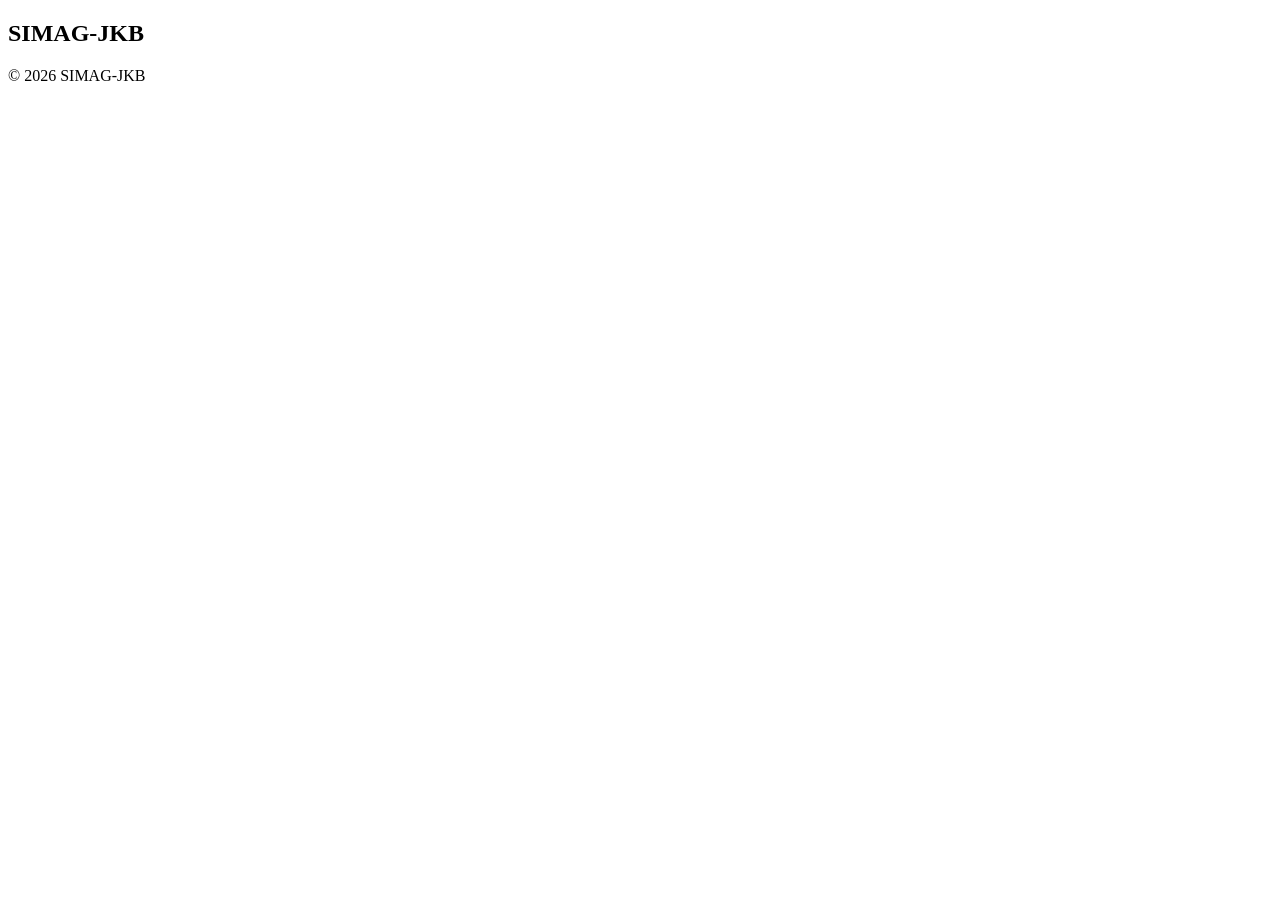
==== detail.html @ 2616ed7d "menambahkan file detail" ====
<!DOCTYPE html>
<html lang="id">
<head>
    <meta charset="UTF-8">
    <meta name="viewport" content="width=device-width, initial-scale=1.0">
    <title>SIMAG JKB</title>
    <!-- Link CSS Global -->
    <link rel="stylesheet" href="global.css">
    <!-- Link CSS Khusus Halaman (Nanti diubah oleh masing-masing) -->
    <link rel="stylesheet" href="style-halaman-ini.css">
</head>
<body>
<!-- TEMPAT HEADER (Tunggu Adit Selesai Nanti) -->
<header id="header-utama">
    <div class="container">
        <h2 class="logo" style="color: var(--biru-trpl);">SIMAG-JKB</h2>
    </div>
</header>

<!-- KONTEN UTAMA HALAMAN MASING-MASING -->
<main>
    <div class="container">
        <!-- Teman-teman, mulai ngoding konten kalian di sini! -->
    </div>
</main>

<!-- TEMPAT FOOTER (Tunggu Adit Selesai Nanti) -->
<footer id="footer-utama">
    <div class="container">
        <p>&copy; 2026 SIMAG-JKB</p>
    </div>
</footer>
</body>
</html>
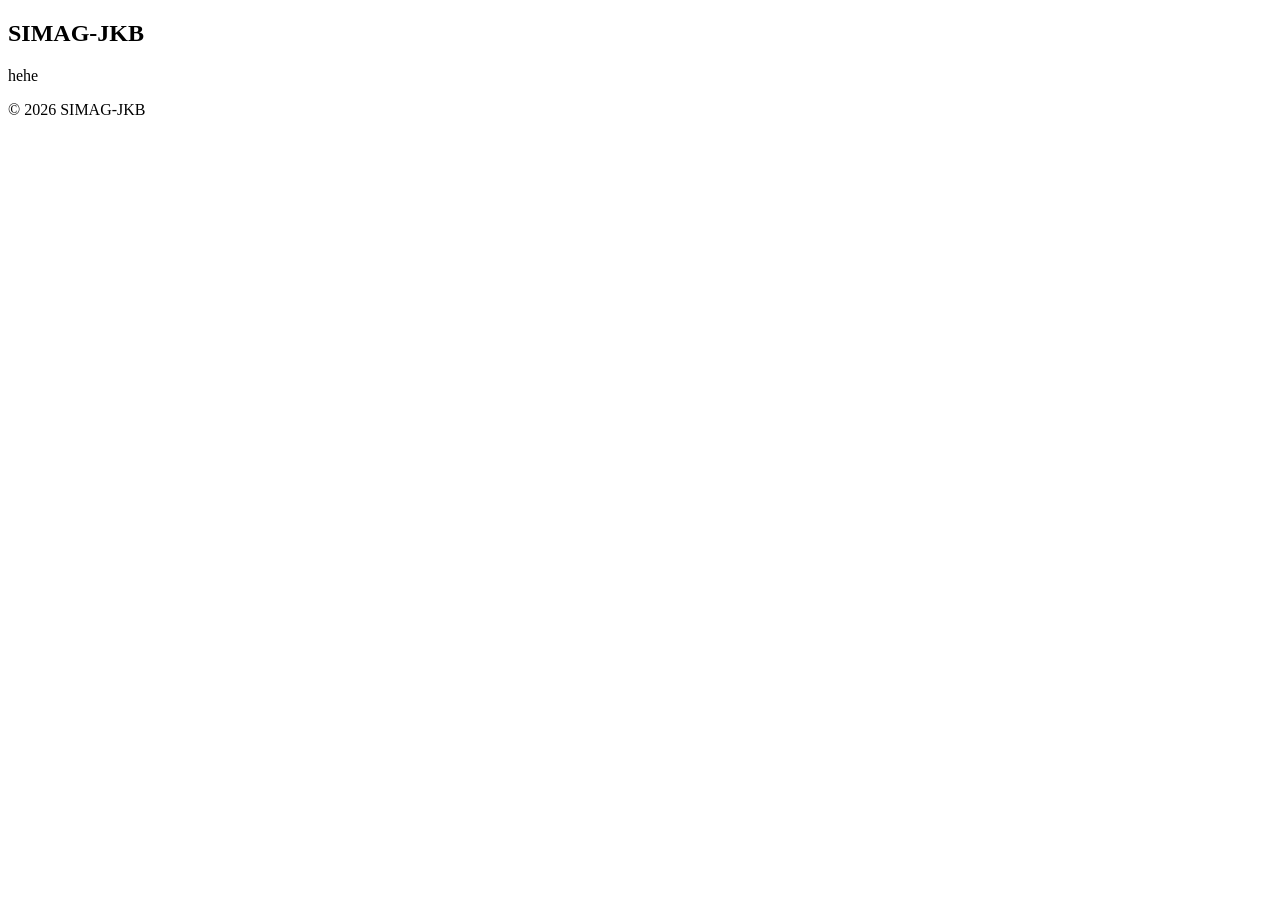
==== commit bbdc12ce: "menambahkan detail lowongan" ====
--- a/detail.html
+++ b/detail.html
@@ -21,6 +21,7 @@
 <main>
     <div class="container">
         <!-- Teman-teman, mulai ngoding konten kalian di sini! -->
+         hehe
     </div>
 </main>
 
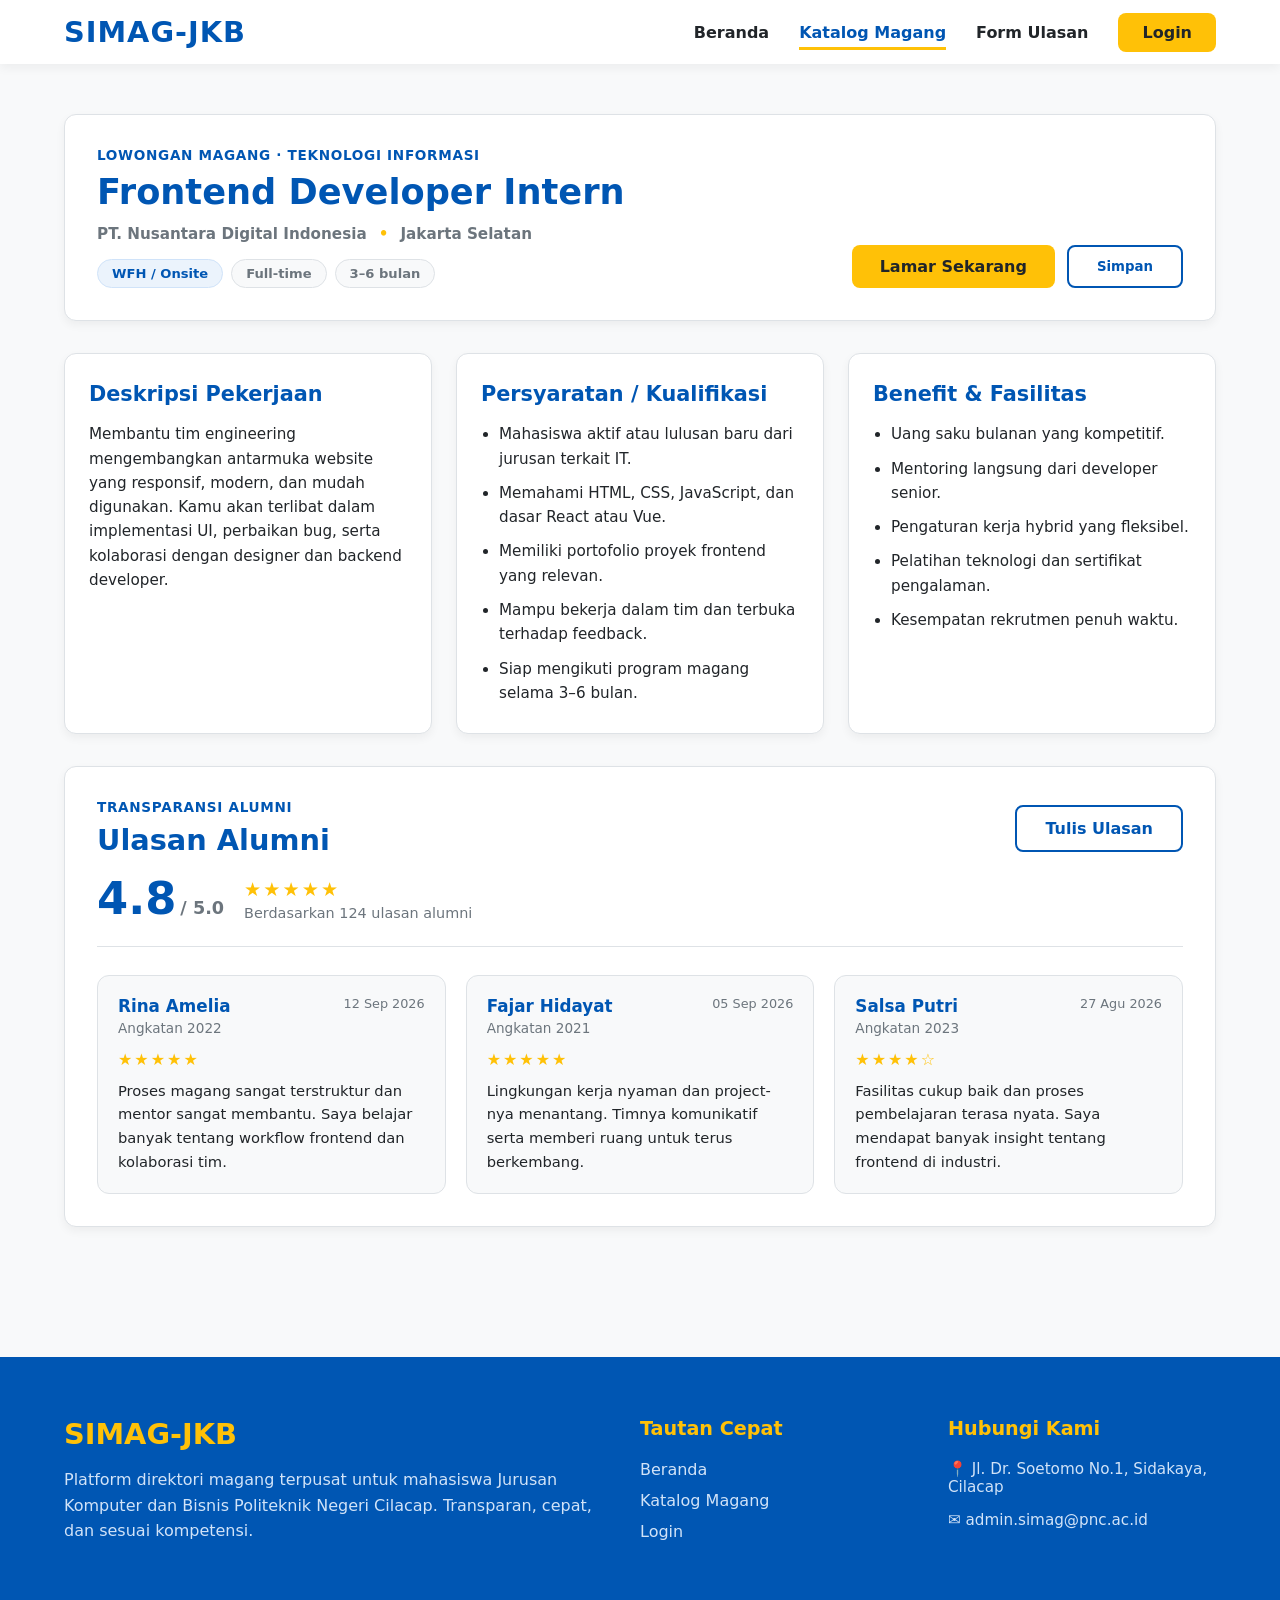
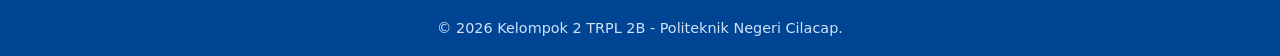
==== commit 382cc3f5: "Menambahkan detail dan tampilan page detail" ====
--- a/detail.html
+++ b/detail.html
@@ -3,33 +3,192 @@
 <head>
     <meta charset="UTF-8">
     <meta name="viewport" content="width=device-width, initial-scale=1.0">
-    <title>SIMAG JKB</title>
+    <title>Detail Lowongan - SIMAG JKB</title>
     <!-- Link CSS Global -->
-    <link rel="stylesheet" href="global.css">
-    <!-- Link CSS Khusus Halaman (Nanti diubah oleh masing-masing) -->
-    <link rel="stylesheet" href="style-halaman-ini.css">
+    <link rel="stylesheet" href="style.css">
+    <!-- Link CSS Khusus Halaman Detail -->
+    <link rel="stylesheet" href="style-detail.css">
 </head>
 <body>
-<!-- TEMPAT HEADER (Tunggu Adit Selesai Nanti) -->
+
+<!-- HEADER PERSIS SESUAI INDEX.HTML & KATALOG.HTML -->
 <header id="header-utama">
     <div class="container">
-        <h2 class="logo" style="color: var(--biru-trpl);">SIMAG-JKB</h2>
+        <h2 class="logo">SIMAG-JKB</h2>
+        <nav class="navbar">
+            <ul>
+                <li><a href="index.html">Beranda</a></li>
+                <li><a href="katalog.html" class="active">Katalog Magang</a></li>
+                <li><a href="ulasan.html">Form Ulasan</a></li>
+                <li><a href="login.html">Login</a></li>
+            </ul>
+        </nav>
     </div>
 </header>
 
-<!-- KONTEN UTAMA HALAMAN MASING-MASING -->
-<main>
+<!-- KONTEN UTAMA HALAMAN DETAIL -->
+<main id="detail-section">
     <div class="container">
-        <!-- Teman-teman, mulai ngoding konten kalian di sini! -->
-         hehe
+        <section class="detail-page" aria-labelledby="job-title">
+            <!-- Hero Header Lowongan -->
+            <div class="job-hero">
+                <div class="job-hero__content">
+                    <p class="eyebrow">Lowongan Magang · Teknologi Informasi</p>
+                    <h1 id="job-title">Frontend Developer Intern</h1>
+                    <div class="job-meta">
+                        <span class="company-name">PT. Nusantara Digital Indonesia</span>
+                        <span class="location">Jakarta Selatan</span>
+                    </div>
+                    <div class="job-tags">
+                        <span class="tag tag--accent">WFH / Onsite</span>
+                        <span class="tag">Full-time</span>
+                        <span class="tag">3–6 bulan</span>
+                    </div>
+                </div>
+
+                <div class="job-actions">
+                    <a class="btn-utama" href="#apply">Lamar Sekarang</a>
+                    <button class="btn-sekunder" type="button">Simpan</button>
+                </div>
+            </div>
+
+            <!-- Informasi Detail Pekerjaan -->
+            <div class="job-information">
+                <article class="information-card">
+                    <h2>Deskripsi Pekerjaan</h2>
+                    <p>
+                        Membantu tim engineering mengembangkan antarmuka website yang
+                        responsif, modern, dan mudah digunakan. Kamu akan terlibat dalam
+                        implementasi UI, perbaikan bug, serta kolaborasi dengan designer
+                        dan backend developer.
+                    </p>
+                </article>
+
+                <article class="information-card">
+                    <h2>Persyaratan / Kualifikasi</h2>
+                    <ul>
+                        <li>Mahasiswa aktif atau lulusan baru dari jurusan terkait IT.</li>
+                        <li>Memahami HTML, CSS, JavaScript, dan dasar React atau Vue.</li>
+                        <li>Memiliki portofolio proyek frontend yang relevan.</li>
+                        <li>Mampu bekerja dalam tim dan terbuka terhadap feedback.</li>
+                        <li>Siap mengikuti program magang selama 3–6 bulan.</li>
+                    </ul>
+                </article>
+
+                <article class="information-card">
+                    <h2>Benefit & Fasilitas</h2>
+                    <ul>
+                        <li>Uang saku bulanan yang kompetitif.</li>
+                        <li>Mentoring langsung dari developer senior.</li>
+                        <li>Pengaturan kerja hybrid yang fleksibel.</li>
+                        <li>Pelatihan teknologi dan sertifikat pengalaman.</li>
+                        <li>Kesempatan rekrutmen penuh waktu.</li>
+                    </ul>
+                </article>
+            </div>
+
+            <!-- Bagian Ulasan Alumni -->
+            <section class="reviews" aria-labelledby="reviews-title">
+                <div class="reviews__header">
+                    <div>
+                        <p class="eyebrow">Transparansi Alumni</p>
+                        <h2 id="reviews-title">Ulasan Alumni</h2>
+                    </div>
+                    <a class="btn-sekunder btn-sm" href="ulasan.html">Tulis Ulasan</a>
+                </div>
+
+                <div class="rating-summary">
+                    <div class="rating-score">
+                        <strong>4.8</strong>
+                        <span>/ 5.0</span>
+                    </div>
+                    <div>
+                        <div class="stars" aria-label="Rating 4,8 dari 5">★★★★★</div>
+                        <p>Berdasarkan 124 ulasan alumni</p>
+                    </div>
+                </div>
+
+                <div class="review-list">
+                    <article class="review-card">
+                        <div class="review-card__header">
+                            <div>
+                                <h3>Rina Amelia</h3>
+                                <p class="batch">Angkatan 2022</p>
+                            </div>
+                            <time datetime="2026-09-12">12 Sep 2026</time>
+                        </div>
+                        <div class="review-stars" aria-label="Rating 5 dari 5">★★★★★</div>
+                        <p>
+                            Proses magang sangat terstruktur dan mentor sangat membantu.
+                            Saya belajar banyak tentang workflow frontend dan kolaborasi tim.
+                        </p>
+                    </article>
+
+                    <article class="review-card">
+                        <div class="review-card__header">
+                            <div>
+                                <h3>Fajar Hidayat</h3>
+                                <p class="batch">Angkatan 2021</p>
+                            </div>
+                            <time datetime="2026-09-05">05 Sep 2026</time>
+                        </div>
+                        <div class="review-stars" aria-label="Rating 5 dari 5">★★★★★</div>
+                        <p>
+                            Lingkungan kerja nyaman dan project-nya menantang. Timnya
+                            komunikatif serta memberi ruang untuk terus berkembang.
+                        </p>
+                    </article>
+
+                    <article class="review-card">
+                        <div class="review-card__header">
+                            <div>
+                                <h3>Salsa Putri</h3>
+                                <p class="batch">Angkatan 2023</p>
+                            </div>
+                            <time datetime="2026-08-27">27 Agu 2026</time>
+                        </div>
+                        <div class="review-stars" aria-label="Rating 4 dari 5">★★★★☆</div>
+                        <p>
+                            Fasilitas cukup baik dan proses pembelajaran terasa nyata.
+                            Saya mendapat banyak insight tentang frontend di industri.
+                        </p>
+                    </article>
+                </div>
+            </section>
+        </section>
     </div>
 </main>
 
-<!-- TEMPAT FOOTER (Tunggu Adit Selesai Nanti) -->
+<!-- FOOTER PERSIS SESUAI INDEX.HTML -->
 <footer id="footer-utama">
-    <div class="container">
-        <p>&copy; 2026 SIMAG-JKB</p>
+    <div class="container footer-wrapper">
+        <div class="footer-brand">
+            <h3>SIMAG-JKB</h3>
+            <p>Platform direktori magang terpusat untuk mahasiswa Jurusan Komputer dan Bisnis Politeknik Negeri Cilacap. Transparan, cepat, dan sesuai kompetensi.</p>
+        </div>
+
+        <div class="footer-links">
+            <h4>Tautan Cepat</h4>
+            <ul>
+                <li><a href="index.html">Beranda</a></li>
+                <li><a href="katalog.html">Katalog Magang</a></li>
+                <li><a href="login.html">Login</a></li>
+            </ul>
+        </div>
+
+        <div class="footer-contact">
+            <h4>Hubungi Kami</h4>
+            <p>📍 Jl. Dr. Soetomo No.1, Sidakaya, Cilacap</p>
+            <p>✉️ admin.simag@pnc.ac.id</p>
+        </div>
+    </div>
+
+    <div class="footer-bottom">
+        <div class="container text-center">
+            <p>&copy; 2026 Kelompok 2 TRPL 2B - Politeknik Negeri Cilacap.</p>
+        </div>
     </div>
 </footer>
+
 </body>
 </html>
--- a/style.css
+++ b/style.css
@@ -0,0 +1,412 @@
+/* ========================================= */
+/* GLOBAL VARIABLES & STYLE GUIDE SIMAG-JKB  */
+/* ========================================= */
+:root {
+    /* 1. WARNA UTAMA (IDENTITAS) */
+    --biru-trpl: #0056b3;         /* Biru utama untuk Header, Navbar, Judul */
+    --biru-trpl-gelap: #004494;   /* Biru gelap untuk efek hover tombol */
+
+    --kuning-jkb: #FFC107;        /* Kuning utama untuk Tombol Aksi, Aksen, Label */
+    --kuning-jkb-gelap: #E0A800;  /* Kuning gelap untuk efek hover tombol */
+
+    /* 2. WARNA NETRAL (BACKGROUND & TEKS) */
+    --bg-dasar: #F8F9FA;          /* Abu-abu sangat terang untuk latar belakang section */
+    --bg-putih: #FFFFFF;          /* Putih bersih untuk Card atau kotak konten */
+    --teks-utama: #212529;        /* Hitam keabu-abuan untuk teks paragraf (lebih nyaman dibaca dari #000) */
+    --teks-pudar: #6C757D;        /* Abu-abu untuk teks sekunder/tanggal/lokasi */
+
+    /* 3. TIPOGRAFI */
+    --font-utama: 'Segoe UI', system-ui, -apple-system, sans-serif;
+}
+
+body {
+    font-family: var(--font-utama);
+    color: var(--teks-utama);
+    background-color: var(--bg-dasar);
+    margin: 0;
+    padding: 0;
+}
+
+.container {
+    width: 90%; /* Memberikan jarak aman di kiri dan kanan layar */
+    max-width: 1200px; /* Batas maksimal lebar konten di layar laptop/PC besar */
+    margin: 0 auto; /* Memposisikan konten pas di tengah layar */
+}
+
+#header-utama {
+    background-color: var(--bg-putih, #ffffff);
+    box-shadow: 0 4px 10px rgba(0, 0, 0, 0.05); /* Memberikan bayangan lembut di bawah navbar */
+    position: sticky;
+    top: 0;
+    z-index: 999; /* Memastikan navbar selalu berada di atas konten lain saat di-scroll */
+    padding: 15px 0;
+}
+
+#header-utama .container {
+    display: flex;
+    justify-content: space-between;
+    align-items: center;
+}
+
+#header-utama .logo {
+    margin: 0;
+    color: var(--biru-trpl);
+    font-size: 1.8rem;
+    font-weight: 800;
+    letter-spacing: 1px;
+}
+
+#header-utama .navbar ul {
+    list-style: none; /* Menghilangkan titik (bullet) bawaan HTML */
+    margin: 0;
+    padding: 0;
+    display: flex;
+    align-items: center;
+    gap: 30px; /* Jarak antar teks menu */
+}
+
+#header-utama .navbar ul li a {
+    text-decoration: none; /* Menghilangkan garis bawah bawaan HTML */
+    color: var(--teks-utama);
+    font-weight: 600;
+    font-size: 1rem;
+    transition: all 0.3s ease; /* Efek transisi halus saat di-hover */
+}
+
+#header-utama .navbar ul li a:hover {
+    color: var(--biru-trpl);
+}
+
+#header-utama .navbar ul li a.active {
+    color: var(--biru-trpl);
+    border-bottom: 3px solid var(--kuning-jkb); /* Garis bawah kuning sebagai aksen */
+    padding-bottom: 5px;
+}
+
+#header-utama .navbar ul li:last-child a {
+    background-color: var(--kuning-jkb);
+    color: var(--teks-utama);
+    padding: 10px 24px;
+    border-radius: 8px; /* Membuat sudut tombol melengkung */
+    font-weight: 700;
+}
+
+#header-utama .navbar ul li:last-child a:hover {
+    background-color: var(--kuning-jkb-gelap);
+    color: #fff;
+    /*border-bottom: ;*/
+}
+
+/*Hero Style*/
+#hero {
+    background-color: var(--bg-dasar);
+    padding: 80px 0;
+}
+
+.hero-wrapper {
+    display: flex;
+    align-items: center;
+    justify-content: space-between;
+    gap: 40px;
+}
+
+.hero-content {
+    flex: 1; /* Mengambil ruang setengah layar kiri */
+}
+
+.hero-title {
+    color: var(--biru-trpl);
+    font-size: 3rem;
+    font-weight: 800;
+    line-height: 1.2;
+    margin-bottom: 20px;
+}
+
+.hero-subtitle {
+    font-size: 1.1rem;
+    color: var(--teks-pudar);
+    margin-bottom: 30px;
+    line-height: 1.6;
+}
+
+.hero-buttons {
+    display: flex;
+    gap: 15px;
+}
+
+/* Styling Tombol Standar */
+.btn-utama, .btn-sekunder {
+    padding: 12px 28px;
+    border-radius: 8px;
+    text-decoration: none;
+    font-weight: bold;
+    transition: all 0.3s ease;
+}
+
+.btn-utama {
+    background-color: var(--kuning-jkb);
+    color: var(--teks-utama);
+}
+
+.btn-utama:hover {
+    background-color: var(--kuning-jkb-gelap);
+    color: #fff;
+}
+
+.btn-sekunder {
+    background-color: transparent;
+    border: 2px solid var(--biru-trpl);
+    color: var(--biru-trpl);
+}
+
+.btn-sekunder:hover {
+    background-color: var(--biru-trpl);
+    color: #fff;
+}
+
+/* Kotak Sementara untuk Gambar Vektor */
+.hero-image {
+    flex: 1; /* Mengambil ruang setengah layar kanan */
+}
+
+.placeholder-gambar {
+    background-color: var(--bg-putih);
+    border: 2px dashed #ccc;
+    height: 350px;
+    display: flex;
+    align-items: center;
+    justify-content: center;
+    color: var(--teks-pudar);
+    border-radius: 12px;
+}
+
+/*About Style*/
+#about {
+    background-color: var(--bg-dasar);
+    padding: 30px 0;
+}
+
+.text-center{
+    text-align: center;
+}
+
+.section-title{
+    color: var(--biru-trpl);
+    font-size: 2.2rem;
+    margin-bottom: 50px;
+}
+
+.fitur-grid{
+    display: grid;
+    grid-template-columns: repeat(3, 1fr);
+    gap: 30px;
+}
+
+.fitur-card{
+    background-color: var(--bg-dasar);
+    padding: 30px;
+    border-radius: 12px;
+    text-align: center;
+    box-shadow: 0 4px 10px rgba(0, 0, 0, 0.05);
+    transition: all 0.3s ease;
+}
+
+.fitur-card:hover{
+    transform: translateY(-10px);
+    box-shadow: 0 10px 20px rgba(0, 0, 0, 0.1);
+    transition: all 0.3s ease;
+}
+
+.ikon-fitur{
+    font-size: 3rem;
+    margin-bottom: 20px;
+}
+
+.fitur-card h3{
+    color: var(--biru-trpl);
+    margin-bottom: 15px;
+}
+
+.fitur-card p{
+    color: var(--teks-pudar);
+    line-height: 1.6
+}
+
+/*Katalog Section*/
+#preview-katalog {
+    background-color: var(--bg-dasar);
+    padding: 80px 0;
+}
+
+.katalog-grid {
+    display: grid;
+    grid-template-columns: repeat(3, 1fr); /* Membagi menjadi 3 kolom */
+    gap: 25px;
+    margin-bottom: 30px;
+}
+
+.katalog-card {
+    background-color: var(--bg-putih);
+    padding: 25px;
+    border-radius: 12px;
+    box-shadow: 0 4px 15px rgba(0,0,0,0.05);
+    border: 1px solid #eee;
+    transition: transform 0.3s ease, box-shadow 0.3s ease;
+}
+
+.katalog-card:hover {
+    transform: translateY(-5px);
+    box-shadow: 0 8px 25px rgba(0,0,0,0.1);
+}
+
+.badge-prodi {
+    display: inline-block;
+    background-color: var(--kuning-jkb);
+    color: var(--teks-utama);
+    padding: 5px 12px;
+    border-radius: 20px;
+    font-size: 0.85rem;
+    font-weight: bold;
+    margin-bottom: 15px;
+}
+
+.katalog-card h3 {
+    color: var(--biru-trpl);
+    margin: 0 0 10px 0;
+    font-size: 1.3rem;
+}
+
+.perusahaan {
+    color: var(--teks-pudar);
+    font-size: 0.95rem;
+    margin-bottom: 20px;
+}
+
+.btn-sekunder-small {
+    display: inline-block;
+    padding: 8px 16px;
+    border: 2px solid var(--biru-trpl);
+    color: var(--biru-trpl);
+    text-decoration: none;
+    border-radius: 6px;
+    font-weight: bold;
+    font-size: 0.9rem;
+    transition: all 0.3s ease;
+}
+
+.btn-sekunder-small:hover {
+    background-color: var(--biru-trpl);
+    color: #fff;
+}
+
+.mt-4 { margin-top: 40px; }
+
+/*Testimoni Section*/
+#testimoni {
+    background-color: var(--bg-putih);
+    padding: 80px 0;
+}
+
+.testimoni-grid {
+    display: grid;
+    grid-template-columns: repeat(2, 1fr); /* Membagi menjadi 2 kolom lebar */
+    gap: 30px;
+}
+
+.testimoni-card {
+    background-color: var(--bg-dasar);
+    padding: 30px;
+    border-radius: 12px;
+    border-left: 5px solid var(--kuning-jkb); /* Garis aksen kuning di sisi kiri */
+}
+
+.rating {
+    font-size: 1.2rem;
+    margin-bottom: 15px;
+}
+
+.kutipan {
+    font-style: italic;
+    color: var(--teks-utama);
+    line-height: 1.6;
+    margin-bottom: 15px;
+}
+
+.nama-alumni {
+    color: var(--biru-trpl);
+    margin: 0;
+    font-weight: bold;
+}
+
+/*Footer*/
+#footer-utama {
+    background-color: var(--biru-trpl);
+    color: var(--bg-putih);
+    padding-top: 60px;
+    margin-top: 50px;
+}
+
+/* Menggunakan CSS Grid untuk membagi area footer */
+.footer-wrapper {
+    display: grid;
+    grid-template-columns: 2fr 1fr 1fr; /* Kolom pertama lebih lebar untuk deskripsi logo */
+    gap: 40px;
+    padding-bottom: 40px;
+}
+
+.footer-brand h3 {
+    color: var(--kuning-jkb);
+    font-size: 1.8rem;
+    margin-top: 0;
+    margin-bottom: 15px;
+}
+
+.footer-brand p {
+    color: #d1e3f8; /* Warna biru sangat muda agar tidak terlalu redup */
+    line-height: 1.6;
+}
+
+.footer-links h4, .footer-contact h4 {
+    color: var(--kuning-jkb);
+    margin-top: 0;
+    margin-bottom: 20px;
+    font-size: 1.2rem;
+}
+
+.footer-links ul {
+    list-style: none;
+    padding: 0;
+    margin: 0;
+}
+
+.footer-links ul li {
+    margin-bottom: 12px;
+}
+
+.footer-links ul li a {
+    color: #d1e3f8;
+    text-decoration: none;
+    transition: color 0.3s ease;
+}
+
+.footer-links ul li a:hover {
+    color: var(--kuning-jkb);
+}
+
+.footer-contact p {
+    color: #d1e3f8;
+    margin-bottom: 10px;
+    font-size: 0.95rem;
+}
+
+/* Area Copyright di bagian paling bawah */
+.footer-bottom {
+    background-color: var(--biru-trpl-gelap); /* Warna latar sedikit lebih gelap dari footer utama */
+    padding: 20px 0;
+}
+
+.footer-bottom p {
+    margin: 0;
+    color: #d1e3f8;
+    font-size: 0.9rem;
+}
--- a/style-detail.css
+++ b/style-detail.css
@@ -0,0 +1,289 @@
+/* ======================================================== */
+/* STYLE SPESIFIK HALAMAN DETAIL LOWONGAN (style-detail.css) */
+/* ======================================================== */
+
+#detail-section {
+    padding: 50px 0 80px 0;
+}
+
+.detail-page {
+    display: flex;
+    flex-direction: column;
+    gap: 32px;
+}
+
+/* Header/Hero Lowongan */
+.job-hero {
+    display: flex;
+    justify-content: space-between;
+    align-items: flex-end;
+    gap: 24px;
+    background: var(--bg-putih);
+    border: 1px solid #DEE2E6;
+    border-radius: 12px;
+    padding: 32px;
+    box-shadow: 0 4px 10px rgba(0, 0, 0, 0.05);
+}
+
+.job-hero__content {
+    flex: 1;
+}
+
+.eyebrow {
+    margin: 0 0 8px;
+    font-size: 0.85rem;
+    font-weight: 700;
+    letter-spacing: 0.05em;
+    text-transform: uppercase;
+    color: var(--biru-trpl);
+}
+
+.job-hero h1 {
+    margin: 0 0 12px;
+    font-size: 2.2rem;
+    line-height: 1.2;
+    color: var(--biru-trpl);
+}
+
+.job-meta {
+    display: flex;
+    flex-wrap: wrap;
+    align-items: center;
+    gap: 12px;
+    margin-bottom: 16px;
+    color: var(--teks-pudar);
+    font-size: 0.95rem;
+    font-weight: 600;
+}
+
+.job-meta .company-name::after {
+    content: "•";
+    margin-left: 12px;
+    color: var(--kuning-jkb);
+}
+
+.job-tags {
+    display: flex;
+    flex-wrap: wrap;
+    gap: 8px;
+}
+
+.tag {
+    display: inline-flex;
+    align-items: center;
+    padding: 6px 14px;
+    border-radius: 20px;
+    background-color: var(--bg-dasar);
+    color: var(--teks-pudar);
+    font-size: 0.82rem;
+    font-weight: 600;
+    border: 1px solid #DEE2E6;
+}
+
+.tag--accent {
+    background-color: #EBF3FC;
+    color: var(--biru-trpl);
+    border-color: #D0E3F9;
+}
+
+.job-actions {
+    display: flex;
+    gap: 12px;
+    align-items: center;
+}
+
+.job-actions button.btn-sekunder {
+    cursor: pointer;
+    font-family: var(--font-utama);
+}
+
+/* Grid Informasi Pekerjaan */
+.job-information {
+    display: grid;
+    grid-template-columns: repeat(3, minmax(0, 1fr));
+    gap: 24px;
+}
+
+.information-card {
+    background: var(--bg-putih);
+    border: 1px solid #DEE2E6;
+    border-radius: 12px;
+    padding: 28px 24px;
+    box-shadow: 0 4px 10px rgba(0, 0, 0, 0.05);
+}
+
+.information-card h2 {
+    margin: 0 0 16px;
+    color: var(--biru-trpl);
+    font-size: 1.3rem;
+}
+
+.information-card p,
+.information-card li {
+    margin: 0;
+    line-height: 1.6;
+    color: var(--teks-utama);
+    font-size: 0.95rem;
+}
+
+.information-card ul {
+    margin: 0;
+    padding-left: 18px;
+    display: flex;
+    flex-direction: column;
+    gap: 10px;
+}
+
+/* Section Ulasan Alumni */
+.reviews {
+    background: var(--bg-putih);
+    border-radius: 12px;
+    border: 1px solid #DEE2E6;
+    padding: 32px;
+    box-shadow: 0 4px 10px rgba(0, 0, 0, 0.05);
+}
+
+.reviews__header {
+    display: flex;
+    justify-content: space-between;
+    align-items: center;
+    gap: 16px;
+    margin-bottom: 20px;
+}
+
+.reviews__header h2 {
+    margin: 0;
+    font-size: 1.8rem;
+    color: var(--biru-trpl);
+}
+
+.rating-summary {
+    display: flex;
+    align-items: center;
+    gap: 20px;
+    padding-bottom: 24px;
+    border-bottom: 1px solid #DEE2E6;
+}
+
+.rating-score {
+    display: flex;
+    align-items: baseline;
+    gap: 4px;
+    color: var(--biru-trpl);
+}
+
+.rating-score strong {
+    font-size: 2.8rem;
+    line-height: 1;
+}
+
+.rating-score span {
+    font-size: 1.1rem;
+    font-weight: 700;
+    color: var(--teks-pudar);
+}
+
+.rating-summary p {
+    margin: 4px 0 0 0;
+    color: var(--teks-pudar);
+    font-size: 0.9rem;
+}
+
+.stars, .review-stars {
+    color: var(--kuning-jkb);
+    letter-spacing: 2px;
+    font-size: 1.2rem;
+}
+
+/* List Card Ulasan */
+.review-list {
+    display: grid;
+    grid-template-columns: repeat(3, minmax(0, 1fr));
+    gap: 20px;
+    margin-top: 28px;
+}
+
+.review-card {
+    background: var(--bg-dasar);
+    border: 1px solid #DEE2E6;
+    border-radius: 12px;
+    padding: 20px;
+}
+
+.review-card__header {
+    display: flex;
+    justify-content: space-between;
+    align-items: flex-start;
+    gap: 12px;
+    margin-bottom: 10px;
+}
+
+.review-card__header h3 {
+    margin: 0 0 2px;
+    font-size: 1.05rem;
+    color: var(--biru-trpl);
+}
+
+.review-card__header .batch {
+    margin: 0;
+    color: var(--teks-pudar);
+    font-size: 0.85rem;
+}
+
+.review-card__header time {
+    color: var(--teks-pudar);
+    font-size: 0.8rem;
+    white-space: nowrap;
+}
+
+.review-stars {
+    margin-bottom: 10px;
+    font-size: 1rem;
+}
+
+.review-card p {
+    margin: 0;
+    line-height: 1.6;
+    color: var(--teks-utama);
+    font-size: 0.92rem;
+}
+
+/* Responsif Mobile & Tablet */
+@media (max-width: 960px) {
+    .job-hero {
+        flex-direction: column;
+        align-items: flex-start;
+    }
+
+    .job-information,
+    .review-list {
+        grid-template-columns: 1fr;
+    }
+}
+
+@media (max-width: 560px) {
+    #detail-section {
+        padding-top: 30px;
+    }
+
+    .job-hero,
+    .reviews {
+        padding: 20px;
+    }
+
+    .job-actions {
+        width: 100%;
+        flex-direction: column;
+    }
+
+    .job-actions .btn-utama,
+    .job-actions .btn-sekunder {
+        width: 100%;
+        text-align: center;
+    }
+
+    .reviews__header {
+        flex-direction: column;
+        align-items: flex-start;
+    }
+}
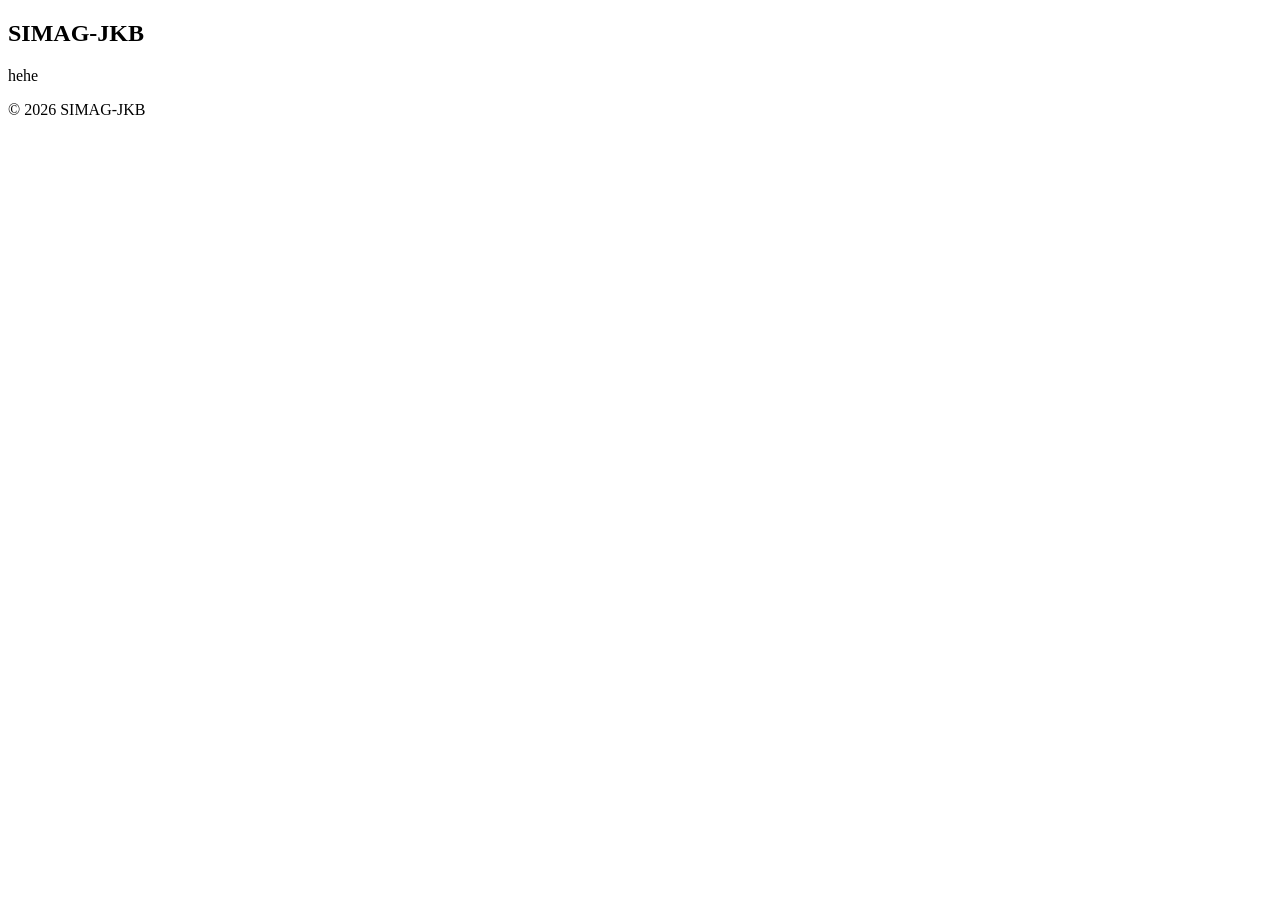
==== commit 8104ed12: "Merge selesai" ====
--- a/detail.html
+++ b/detail.html
@@ -3,192 +3,33 @@
 <head>
     <meta charset="UTF-8">
     <meta name="viewport" content="width=device-width, initial-scale=1.0">
-    <title>Detail Lowongan - SIMAG JKB</title>
+    <title>SIMAG JKB</title>
     <!-- Link CSS Global -->
-    <link rel="stylesheet" href="style.css">
-    <!-- Link CSS Khusus Halaman Detail -->
-    <link rel="stylesheet" href="style-detail.css">
+    <link rel="stylesheet" href="global.css">
+    <!-- Link CSS Khusus Halaman (Nanti diubah oleh masing-masing) -->
+    <link rel="stylesheet" href="style-halaman-ini.css">
 </head>
 <body>
-
-<!-- HEADER PERSIS SESUAI INDEX.HTML & KATALOG.HTML -->
+<!-- TEMPAT HEADER (Tunggu Adit Selesai Nanti) -->
 <header id="header-utama">
     <div class="container">
-        <h2 class="logo">SIMAG-JKB</h2>
-        <nav class="navbar">
-            <ul>
-                <li><a href="index.html">Beranda</a></li>
-                <li><a href="katalog.html" class="active">Katalog Magang</a></li>
-                <li><a href="ulasan.html">Form Ulasan</a></li>
-                <li><a href="login.html">Login</a></li>
-            </ul>
-        </nav>
+        <h2 class="logo" style="color: var(--biru-trpl);">SIMAG-JKB</h2>
     </div>
 </header>
 
-<!-- KONTEN UTAMA HALAMAN DETAIL -->
-<main id="detail-section">
+<!-- KONTEN UTAMA HALAMAN MASING-MASING -->
+<main>
     <div class="container">
-        <section class="detail-page" aria-labelledby="job-title">
-            <!-- Hero Header Lowongan -->
-            <div class="job-hero">
-                <div class="job-hero__content">
-                    <p class="eyebrow">Lowongan Magang · Teknologi Informasi</p>
-                    <h1 id="job-title">Frontend Developer Intern</h1>
-                    <div class="job-meta">
-                        <span class="company-name">PT. Nusantara Digital Indonesia</span>
-                        <span class="location">Jakarta Selatan</span>
-                    </div>
-                    <div class="job-tags">
-                        <span class="tag tag--accent">WFH / Onsite</span>
-                        <span class="tag">Full-time</span>
-                        <span class="tag">3–6 bulan</span>
-                    </div>
-                </div>
-
-                <div class="job-actions">
-                    <a class="btn-utama" href="#apply">Lamar Sekarang</a>
-                    <button class="btn-sekunder" type="button">Simpan</button>
-                </div>
-            </div>
-
-            <!-- Informasi Detail Pekerjaan -->
-            <div class="job-information">
-                <article class="information-card">
-                    <h2>Deskripsi Pekerjaan</h2>
-                    <p>
-                        Membantu tim engineering mengembangkan antarmuka website yang
-                        responsif, modern, dan mudah digunakan. Kamu akan terlibat dalam
-                        implementasi UI, perbaikan bug, serta kolaborasi dengan designer
-                        dan backend developer.
-                    </p>
-                </article>
-
-                <article class="information-card">
-                    <h2>Persyaratan / Kualifikasi</h2>
-                    <ul>
-                        <li>Mahasiswa aktif atau lulusan baru dari jurusan terkait IT.</li>
-                        <li>Memahami HTML, CSS, JavaScript, dan dasar React atau Vue.</li>
-                        <li>Memiliki portofolio proyek frontend yang relevan.</li>
-                        <li>Mampu bekerja dalam tim dan terbuka terhadap feedback.</li>
-                        <li>Siap mengikuti program magang selama 3–6 bulan.</li>
-                    </ul>
-                </article>
-
-                <article class="information-card">
-                    <h2>Benefit & Fasilitas</h2>
-                    <ul>
-                        <li>Uang saku bulanan yang kompetitif.</li>
-                        <li>Mentoring langsung dari developer senior.</li>
-                        <li>Pengaturan kerja hybrid yang fleksibel.</li>
-                        <li>Pelatihan teknologi dan sertifikat pengalaman.</li>
-                        <li>Kesempatan rekrutmen penuh waktu.</li>
-                    </ul>
-                </article>
-            </div>
-
-            <!-- Bagian Ulasan Alumni -->
-            <section class="reviews" aria-labelledby="reviews-title">
-                <div class="reviews__header">
-                    <div>
-                        <p class="eyebrow">Transparansi Alumni</p>
-                        <h2 id="reviews-title">Ulasan Alumni</h2>
-                    </div>
-                    <a class="btn-sekunder btn-sm" href="ulasan.html">Tulis Ulasan</a>
-                </div>
-
-                <div class="rating-summary">
-                    <div class="rating-score">
-                        <strong>4.8</strong>
-                        <span>/ 5.0</span>
-                    </div>
-                    <div>
-                        <div class="stars" aria-label="Rating 4,8 dari 5">★★★★★</div>
-                        <p>Berdasarkan 124 ulasan alumni</p>
-                    </div>
-                </div>
-
-                <div class="review-list">
-                    <article class="review-card">
-                        <div class="review-card__header">
-                            <div>
-                                <h3>Rina Amelia</h3>
-                                <p class="batch">Angkatan 2022</p>
-                            </div>
-                            <time datetime="2026-09-12">12 Sep 2026</time>
-                        </div>
-                        <div class="review-stars" aria-label="Rating 5 dari 5">★★★★★</div>
-                        <p>
-                            Proses magang sangat terstruktur dan mentor sangat membantu.
-                            Saya belajar banyak tentang workflow frontend dan kolaborasi tim.
-                        </p>
-                    </article>
-
-                    <article class="review-card">
-                        <div class="review-card__header">
-                            <div>
-                                <h3>Fajar Hidayat</h3>
-                                <p class="batch">Angkatan 2021</p>
-                            </div>
-                            <time datetime="2026-09-05">05 Sep 2026</time>
-                        </div>
-                        <div class="review-stars" aria-label="Rating 5 dari 5">★★★★★</div>
-                        <p>
-                            Lingkungan kerja nyaman dan project-nya menantang. Timnya
-                            komunikatif serta memberi ruang untuk terus berkembang.
-                        </p>
-                    </article>
-
-                    <article class="review-card">
-                        <div class="review-card__header">
-                            <div>
-                                <h3>Salsa Putri</h3>
-                                <p class="batch">Angkatan 2023</p>
-                            </div>
-                            <time datetime="2026-08-27">27 Agu 2026</time>
-                        </div>
-                        <div class="review-stars" aria-label="Rating 4 dari 5">★★★★☆</div>
-                        <p>
-                            Fasilitas cukup baik dan proses pembelajaran terasa nyata.
-                            Saya mendapat banyak insight tentang frontend di industri.
-                        </p>
-                    </article>
-                </div>
-            </section>
-        </section>
+        <!-- Teman-teman, mulai ngoding konten kalian di sini! -->
+         hehe
     </div>
 </main>
 
-<!-- FOOTER PERSIS SESUAI INDEX.HTML -->
+<!-- TEMPAT FOOTER (Tunggu Adit Selesai Nanti) -->
 <footer id="footer-utama">
-    <div class="container footer-wrapper">
-        <div class="footer-brand">
-            <h3>SIMAG-JKB</h3>
-            <p>Platform direktori magang terpusat untuk mahasiswa Jurusan Komputer dan Bisnis Politeknik Negeri Cilacap. Transparan, cepat, dan sesuai kompetensi.</p>
-        </div>
-
-        <div class="footer-links">
-            <h4>Tautan Cepat</h4>
-            <ul>
-                <li><a href="index.html">Beranda</a></li>
-                <li><a href="katalog.html">Katalog Magang</a></li>
-                <li><a href="login.html">Login</a></li>
-            </ul>
-        </div>
-
-        <div class="footer-contact">
-            <h4>Hubungi Kami</h4>
-            <p>📍 Jl. Dr. Soetomo No.1, Sidakaya, Cilacap</p>
-            <p>✉️ admin.simag@pnc.ac.id</p>
-        </div>
-    </div>
-
-    <div class="footer-bottom">
-        <div class="container text-center">
-            <p>&copy; 2026 Kelompok 2 TRPL 2B - Politeknik Negeri Cilacap.</p>
-        </div>
+    <div class="container">
+        <p>&copy; 2026 SIMAG-JKB</p>
     </div>
 </footer>
-
 </body>
 </html>
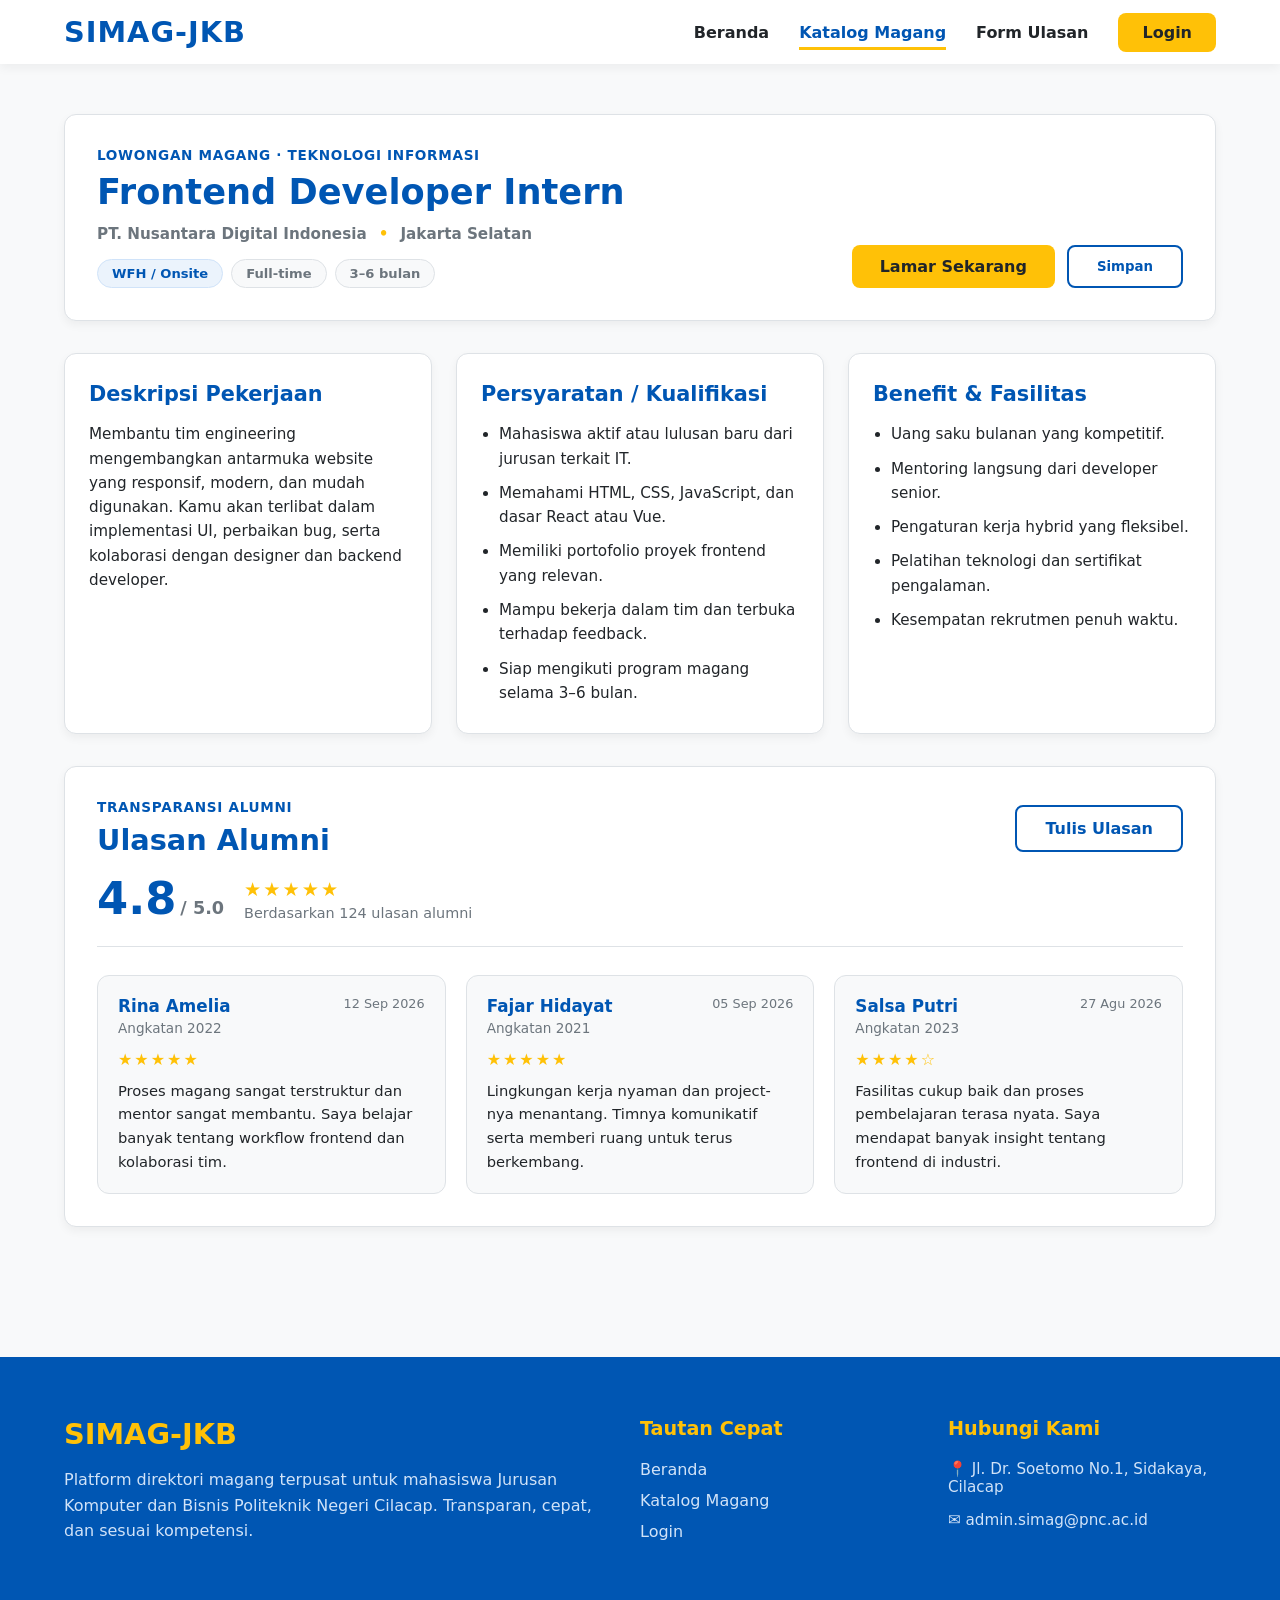
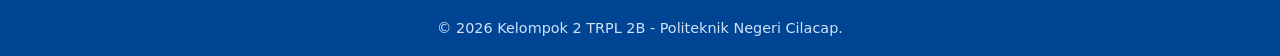
==== commit fe71a3a9: "Merge pull request #5 from aditkurniadi/detail-nirvana Detail nirvana" ====
--- a/detail.html
+++ b/detail.html
@@ -3,33 +3,192 @@
 <head>
     <meta charset="UTF-8">
     <meta name="viewport" content="width=device-width, initial-scale=1.0">
-    <title>SIMAG JKB</title>
+    <title>Detail Lowongan - SIMAG JKB</title>
     <!-- Link CSS Global -->
-    <link rel="stylesheet" href="global.css">
-    <!-- Link CSS Khusus Halaman (Nanti diubah oleh masing-masing) -->
-    <link rel="stylesheet" href="style-halaman-ini.css">
+    <link rel="stylesheet" href="style.css">
+    <!-- Link CSS Khusus Halaman Detail -->
+    <link rel="stylesheet" href="style-detail.css">
 </head>
 <body>
-<!-- TEMPAT HEADER (Tunggu Adit Selesai Nanti) -->
+
+<!-- HEADER PERSIS SESUAI INDEX.HTML & KATALOG.HTML -->
 <header id="header-utama">
     <div class="container">
-        <h2 class="logo" style="color: var(--biru-trpl);">SIMAG-JKB</h2>
+        <h2 class="logo">SIMAG-JKB</h2>
+        <nav class="navbar">
+            <ul>
+                <li><a href="index.html">Beranda</a></li>
+                <li><a href="katalog.html" class="active">Katalog Magang</a></li>
+                <li><a href="ulasan.html">Form Ulasan</a></li>
+                <li><a href="login.html">Login</a></li>
+            </ul>
+        </nav>
     </div>
 </header>
 
-<!-- KONTEN UTAMA HALAMAN MASING-MASING -->
-<main>
+<!-- KONTEN UTAMA HALAMAN DETAIL -->
+<main id="detail-section">
     <div class="container">
-        <!-- Teman-teman, mulai ngoding konten kalian di sini! -->
-         hehe
+        <section class="detail-page" aria-labelledby="job-title">
+            <!-- Hero Header Lowongan -->
+            <div class="job-hero">
+                <div class="job-hero__content">
+                    <p class="eyebrow">Lowongan Magang · Teknologi Informasi</p>
+                    <h1 id="job-title">Frontend Developer Intern</h1>
+                    <div class="job-meta">
+                        <span class="company-name">PT. Nusantara Digital Indonesia</span>
+                        <span class="location">Jakarta Selatan</span>
+                    </div>
+                    <div class="job-tags">
+                        <span class="tag tag--accent">WFH / Onsite</span>
+                        <span class="tag">Full-time</span>
+                        <span class="tag">3–6 bulan</span>
+                    </div>
+                </div>
+
+                <div class="job-actions">
+                    <a class="btn-utama" href="#apply">Lamar Sekarang</a>
+                    <button class="btn-sekunder" type="button">Simpan</button>
+                </div>
+            </div>
+
+            <!-- Informasi Detail Pekerjaan -->
+            <div class="job-information">
+                <article class="information-card">
+                    <h2>Deskripsi Pekerjaan</h2>
+                    <p>
+                        Membantu tim engineering mengembangkan antarmuka website yang
+                        responsif, modern, dan mudah digunakan. Kamu akan terlibat dalam
+                        implementasi UI, perbaikan bug, serta kolaborasi dengan designer
+                        dan backend developer.
+                    </p>
+                </article>
+
+                <article class="information-card">
+                    <h2>Persyaratan / Kualifikasi</h2>
+                    <ul>
+                        <li>Mahasiswa aktif atau lulusan baru dari jurusan terkait IT.</li>
+                        <li>Memahami HTML, CSS, JavaScript, dan dasar React atau Vue.</li>
+                        <li>Memiliki portofolio proyek frontend yang relevan.</li>
+                        <li>Mampu bekerja dalam tim dan terbuka terhadap feedback.</li>
+                        <li>Siap mengikuti program magang selama 3–6 bulan.</li>
+                    </ul>
+                </article>
+
+                <article class="information-card">
+                    <h2>Benefit & Fasilitas</h2>
+                    <ul>
+                        <li>Uang saku bulanan yang kompetitif.</li>
+                        <li>Mentoring langsung dari developer senior.</li>
+                        <li>Pengaturan kerja hybrid yang fleksibel.</li>
+                        <li>Pelatihan teknologi dan sertifikat pengalaman.</li>
+                        <li>Kesempatan rekrutmen penuh waktu.</li>
+                    </ul>
+                </article>
+            </div>
+
+            <!-- Bagian Ulasan Alumni -->
+            <section class="reviews" aria-labelledby="reviews-title">
+                <div class="reviews__header">
+                    <div>
+                        <p class="eyebrow">Transparansi Alumni</p>
+                        <h2 id="reviews-title">Ulasan Alumni</h2>
+                    </div>
+                    <a class="btn-sekunder btn-sm" href="ulasan.html">Tulis Ulasan</a>
+                </div>
+
+                <div class="rating-summary">
+                    <div class="rating-score">
+                        <strong>4.8</strong>
+                        <span>/ 5.0</span>
+                    </div>
+                    <div>
+                        <div class="stars" aria-label="Rating 4,8 dari 5">★★★★★</div>
+                        <p>Berdasarkan 124 ulasan alumni</p>
+                    </div>
+                </div>
+
+                <div class="review-list">
+                    <article class="review-card">
+                        <div class="review-card__header">
+                            <div>
+                                <h3>Rina Amelia</h3>
+                                <p class="batch">Angkatan 2022</p>
+                            </div>
+                            <time datetime="2026-09-12">12 Sep 2026</time>
+                        </div>
+                        <div class="review-stars" aria-label="Rating 5 dari 5">★★★★★</div>
+                        <p>
+                            Proses magang sangat terstruktur dan mentor sangat membantu.
+                            Saya belajar banyak tentang workflow frontend dan kolaborasi tim.
+                        </p>
+                    </article>
+
+                    <article class="review-card">
+                        <div class="review-card__header">
+                            <div>
+                                <h3>Fajar Hidayat</h3>
+                                <p class="batch">Angkatan 2021</p>
+                            </div>
+                            <time datetime="2026-09-05">05 Sep 2026</time>
+                        </div>
+                        <div class="review-stars" aria-label="Rating 5 dari 5">★★★★★</div>
+                        <p>
+                            Lingkungan kerja nyaman dan project-nya menantang. Timnya
+                            komunikatif serta memberi ruang untuk terus berkembang.
+                        </p>
+                    </article>
+
+                    <article class="review-card">
+                        <div class="review-card__header">
+                            <div>
+                                <h3>Salsa Putri</h3>
+                                <p class="batch">Angkatan 2023</p>
+                            </div>
+                            <time datetime="2026-08-27">27 Agu 2026</time>
+                        </div>
+                        <div class="review-stars" aria-label="Rating 4 dari 5">★★★★☆</div>
+                        <p>
+                            Fasilitas cukup baik dan proses pembelajaran terasa nyata.
+                            Saya mendapat banyak insight tentang frontend di industri.
+                        </p>
+                    </article>
+                </div>
+            </section>
+        </section>
     </div>
 </main>
 
-<!-- TEMPAT FOOTER (Tunggu Adit Selesai Nanti) -->
+<!-- FOOTER PERSIS SESUAI INDEX.HTML -->
 <footer id="footer-utama">
-    <div class="container">
-        <p>&copy; 2026 SIMAG-JKB</p>
+    <div class="container footer-wrapper">
+        <div class="footer-brand">
+            <h3>SIMAG-JKB</h3>
+            <p>Platform direktori magang terpusat untuk mahasiswa Jurusan Komputer dan Bisnis Politeknik Negeri Cilacap. Transparan, cepat, dan sesuai kompetensi.</p>
+        </div>
+
+        <div class="footer-links">
+            <h4>Tautan Cepat</h4>
+            <ul>
+                <li><a href="index.html">Beranda</a></li>
+                <li><a href="katalog.html">Katalog Magang</a></li>
+                <li><a href="login.html">Login</a></li>
+            </ul>
+        </div>
+
+        <div class="footer-contact">
+            <h4>Hubungi Kami</h4>
+            <p>📍 Jl. Dr. Soetomo No.1, Sidakaya, Cilacap</p>
+            <p>✉️ admin.simag@pnc.ac.id</p>
+        </div>
+    </div>
+
+    <div class="footer-bottom">
+        <div class="container text-center">
+            <p>&copy; 2026 Kelompok 2 TRPL 2B - Politeknik Negeri Cilacap.</p>
+        </div>
     </div>
 </footer>
+
 </body>
 </html>
--- a/style.css
+++ b/style.css
@@ -0,0 +1,412 @@
+/* ========================================= */
+/* GLOBAL VARIABLES & STYLE GUIDE SIMAG-JKB  */
+/* ========================================= */
+:root {
+    /* 1. WARNA UTAMA (IDENTITAS) */
+    --biru-trpl: #0056b3;         /* Biru utama untuk Header, Navbar, Judul */
+    --biru-trpl-gelap: #004494;   /* Biru gelap untuk efek hover tombol */
+
+    --kuning-jkb: #FFC107;        /* Kuning utama untuk Tombol Aksi, Aksen, Label */
+    --kuning-jkb-gelap: #E0A800;  /* Kuning gelap untuk efek hover tombol */
+
+    /* 2. WARNA NETRAL (BACKGROUND & TEKS) */
+    --bg-dasar: #F8F9FA;          /* Abu-abu sangat terang untuk latar belakang section */
+    --bg-putih: #FFFFFF;          /* Putih bersih untuk Card atau kotak konten */
+    --teks-utama: #212529;        /* Hitam keabu-abuan untuk teks paragraf (lebih nyaman dibaca dari #000) */
+    --teks-pudar: #6C757D;        /* Abu-abu untuk teks sekunder/tanggal/lokasi */
+
+    /* 3. TIPOGRAFI */
+    --font-utama: 'Segoe UI', system-ui, -apple-system, sans-serif;
+}
+
+body {
+    font-family: var(--font-utama);
+    color: var(--teks-utama);
+    background-color: var(--bg-dasar);
+    margin: 0;
+    padding: 0;
+}
+
+.container {
+    width: 90%; /* Memberikan jarak aman di kiri dan kanan layar */
+    max-width: 1200px; /* Batas maksimal lebar konten di layar laptop/PC besar */
+    margin: 0 auto; /* Memposisikan konten pas di tengah layar */
+}
+
+#header-utama {
+    background-color: var(--bg-putih, #ffffff);
+    box-shadow: 0 4px 10px rgba(0, 0, 0, 0.05); /* Memberikan bayangan lembut di bawah navbar */
+    position: sticky;
+    top: 0;
+    z-index: 999; /* Memastikan navbar selalu berada di atas konten lain saat di-scroll */
+    padding: 15px 0;
+}
+
+#header-utama .container {
+    display: flex;
+    justify-content: space-between;
+    align-items: center;
+}
+
+#header-utama .logo {
+    margin: 0;
+    color: var(--biru-trpl);
+    font-size: 1.8rem;
+    font-weight: 800;
+    letter-spacing: 1px;
+}
+
+#header-utama .navbar ul {
+    list-style: none; /* Menghilangkan titik (bullet) bawaan HTML */
+    margin: 0;
+    padding: 0;
+    display: flex;
+    align-items: center;
+    gap: 30px; /* Jarak antar teks menu */
+}
+
+#header-utama .navbar ul li a {
+    text-decoration: none; /* Menghilangkan garis bawah bawaan HTML */
+    color: var(--teks-utama);
+    font-weight: 600;
+    font-size: 1rem;
+    transition: all 0.3s ease; /* Efek transisi halus saat di-hover */
+}
+
+#header-utama .navbar ul li a:hover {
+    color: var(--biru-trpl);
+}
+
+#header-utama .navbar ul li a.active {
+    color: var(--biru-trpl);
+    border-bottom: 3px solid var(--kuning-jkb); /* Garis bawah kuning sebagai aksen */
+    padding-bottom: 5px;
+}
+
+#header-utama .navbar ul li:last-child a {
+    background-color: var(--kuning-jkb);
+    color: var(--teks-utama);
+    padding: 10px 24px;
+    border-radius: 8px; /* Membuat sudut tombol melengkung */
+    font-weight: 700;
+}
+
+#header-utama .navbar ul li:last-child a:hover {
+    background-color: var(--kuning-jkb-gelap);
+    color: #fff;
+    /*border-bottom: ;*/
+}
+
+/*Hero Style*/
+#hero {
+    background-color: var(--bg-dasar);
+    padding: 80px 0;
+}
+
+.hero-wrapper {
+    display: flex;
+    align-items: center;
+    justify-content: space-between;
+    gap: 40px;
+}
+
+.hero-content {
+    flex: 1; /* Mengambil ruang setengah layar kiri */
+}
+
+.hero-title {
+    color: var(--biru-trpl);
+    font-size: 3rem;
+    font-weight: 800;
+    line-height: 1.2;
+    margin-bottom: 20px;
+}
+
+.hero-subtitle {
+    font-size: 1.1rem;
+    color: var(--teks-pudar);
+    margin-bottom: 30px;
+    line-height: 1.6;
+}
+
+.hero-buttons {
+    display: flex;
+    gap: 15px;
+}
+
+/* Styling Tombol Standar */
+.btn-utama, .btn-sekunder {
+    padding: 12px 28px;
+    border-radius: 8px;
+    text-decoration: none;
+    font-weight: bold;
+    transition: all 0.3s ease;
+}
+
+.btn-utama {
+    background-color: var(--kuning-jkb);
+    color: var(--teks-utama);
+}
+
+.btn-utama:hover {
+    background-color: var(--kuning-jkb-gelap);
+    color: #fff;
+}
+
+.btn-sekunder {
+    background-color: transparent;
+    border: 2px solid var(--biru-trpl);
+    color: var(--biru-trpl);
+}
+
+.btn-sekunder:hover {
+    background-color: var(--biru-trpl);
+    color: #fff;
+}
+
+/* Kotak Sementara untuk Gambar Vektor */
+.hero-image {
+    flex: 1; /* Mengambil ruang setengah layar kanan */
+}
+
+.placeholder-gambar {
+    background-color: var(--bg-putih);
+    border: 2px dashed #ccc;
+    height: 350px;
+    display: flex;
+    align-items: center;
+    justify-content: center;
+    color: var(--teks-pudar);
+    border-radius: 12px;
+}
+
+/*About Style*/
+#about {
+    background-color: var(--bg-dasar);
+    padding: 30px 0;
+}
+
+.text-center{
+    text-align: center;
+}
+
+.section-title{
+    color: var(--biru-trpl);
+    font-size: 2.2rem;
+    margin-bottom: 50px;
+}
+
+.fitur-grid{
+    display: grid;
+    grid-template-columns: repeat(3, 1fr);
+    gap: 30px;
+}
+
+.fitur-card{
+    background-color: var(--bg-dasar);
+    padding: 30px;
+    border-radius: 12px;
+    text-align: center;
+    box-shadow: 0 4px 10px rgba(0, 0, 0, 0.05);
+    transition: all 0.3s ease;
+}
+
+.fitur-card:hover{
+    transform: translateY(-10px);
+    box-shadow: 0 10px 20px rgba(0, 0, 0, 0.1);
+    transition: all 0.3s ease;
+}
+
+.ikon-fitur{
+    font-size: 3rem;
+    margin-bottom: 20px;
+}
+
+.fitur-card h3{
+    color: var(--biru-trpl);
+    margin-bottom: 15px;
+}
+
+.fitur-card p{
+    color: var(--teks-pudar);
+    line-height: 1.6
+}
+
+/*Katalog Section*/
+#preview-katalog {
+    background-color: var(--bg-dasar);
+    padding: 80px 0;
+}
+
+.katalog-grid {
+    display: grid;
+    grid-template-columns: repeat(3, 1fr); /* Membagi menjadi 3 kolom */
+    gap: 25px;
+    margin-bottom: 30px;
+}
+
+.katalog-card {
+    background-color: var(--bg-putih);
+    padding: 25px;
+    border-radius: 12px;
+    box-shadow: 0 4px 15px rgba(0,0,0,0.05);
+    border: 1px solid #eee;
+    transition: transform 0.3s ease, box-shadow 0.3s ease;
+}
+
+.katalog-card:hover {
+    transform: translateY(-5px);
+    box-shadow: 0 8px 25px rgba(0,0,0,0.1);
+}
+
+.badge-prodi {
+    display: inline-block;
+    background-color: var(--kuning-jkb);
+    color: var(--teks-utama);
+    padding: 5px 12px;
+    border-radius: 20px;
+    font-size: 0.85rem;
+    font-weight: bold;
+    margin-bottom: 15px;
+}
+
+.katalog-card h3 {
+    color: var(--biru-trpl);
+    margin: 0 0 10px 0;
+    font-size: 1.3rem;
+}
+
+.perusahaan {
+    color: var(--teks-pudar);
+    font-size: 0.95rem;
+    margin-bottom: 20px;
+}
+
+.btn-sekunder-small {
+    display: inline-block;
+    padding: 8px 16px;
+    border: 2px solid var(--biru-trpl);
+    color: var(--biru-trpl);
+    text-decoration: none;
+    border-radius: 6px;
+    font-weight: bold;
+    font-size: 0.9rem;
+    transition: all 0.3s ease;
+}
+
+.btn-sekunder-small:hover {
+    background-color: var(--biru-trpl);
+    color: #fff;
+}
+
+.mt-4 { margin-top: 40px; }
+
+/*Testimoni Section*/
+#testimoni {
+    background-color: var(--bg-putih);
+    padding: 80px 0;
+}
+
+.testimoni-grid {
+    display: grid;
+    grid-template-columns: repeat(2, 1fr); /* Membagi menjadi 2 kolom lebar */
+    gap: 30px;
+}
+
+.testimoni-card {
+    background-color: var(--bg-dasar);
+    padding: 30px;
+    border-radius: 12px;
+    border-left: 5px solid var(--kuning-jkb); /* Garis aksen kuning di sisi kiri */
+}
+
+.rating {
+    font-size: 1.2rem;
+    margin-bottom: 15px;
+}
+
+.kutipan {
+    font-style: italic;
+    color: var(--teks-utama);
+    line-height: 1.6;
+    margin-bottom: 15px;
+}
+
+.nama-alumni {
+    color: var(--biru-trpl);
+    margin: 0;
+    font-weight: bold;
+}
+
+/*Footer*/
+#footer-utama {
+    background-color: var(--biru-trpl);
+    color: var(--bg-putih);
+    padding-top: 60px;
+    margin-top: 50px;
+}
+
+/* Menggunakan CSS Grid untuk membagi area footer */
+.footer-wrapper {
+    display: grid;
+    grid-template-columns: 2fr 1fr 1fr; /* Kolom pertama lebih lebar untuk deskripsi logo */
+    gap: 40px;
+    padding-bottom: 40px;
+}
+
+.footer-brand h3 {
+    color: var(--kuning-jkb);
+    font-size: 1.8rem;
+    margin-top: 0;
+    margin-bottom: 15px;
+}
+
+.footer-brand p {
+    color: #d1e3f8; /* Warna biru sangat muda agar tidak terlalu redup */
+    line-height: 1.6;
+}
+
+.footer-links h4, .footer-contact h4 {
+    color: var(--kuning-jkb);
+    margin-top: 0;
+    margin-bottom: 20px;
+    font-size: 1.2rem;
+}
+
+.footer-links ul {
+    list-style: none;
+    padding: 0;
+    margin: 0;
+}
+
+.footer-links ul li {
+    margin-bottom: 12px;
+}
+
+.footer-links ul li a {
+    color: #d1e3f8;
+    text-decoration: none;
+    transition: color 0.3s ease;
+}
+
+.footer-links ul li a:hover {
+    color: var(--kuning-jkb);
+}
+
+.footer-contact p {
+    color: #d1e3f8;
+    margin-bottom: 10px;
+    font-size: 0.95rem;
+}
+
+/* Area Copyright di bagian paling bawah */
+.footer-bottom {
+    background-color: var(--biru-trpl-gelap); /* Warna latar sedikit lebih gelap dari footer utama */
+    padding: 20px 0;
+}
+
+.footer-bottom p {
+    margin: 0;
+    color: #d1e3f8;
+    font-size: 0.9rem;
+}
--- a/style-detail.css
+++ b/style-detail.css
@@ -0,0 +1,289 @@
+/* ======================================================== */
+/* STYLE SPESIFIK HALAMAN DETAIL LOWONGAN (style-detail.css) */
+/* ======================================================== */
+
+#detail-section {
+    padding: 50px 0 80px 0;
+}
+
+.detail-page {
+    display: flex;
+    flex-direction: column;
+    gap: 32px;
+}
+
+/* Header/Hero Lowongan */
+.job-hero {
+    display: flex;
+    justify-content: space-between;
+    align-items: flex-end;
+    gap: 24px;
+    background: var(--bg-putih);
+    border: 1px solid #DEE2E6;
+    border-radius: 12px;
+    padding: 32px;
+    box-shadow: 0 4px 10px rgba(0, 0, 0, 0.05);
+}
+
+.job-hero__content {
+    flex: 1;
+}
+
+.eyebrow {
+    margin: 0 0 8px;
+    font-size: 0.85rem;
+    font-weight: 700;
+    letter-spacing: 0.05em;
+    text-transform: uppercase;
+    color: var(--biru-trpl);
+}
+
+.job-hero h1 {
+    margin: 0 0 12px;
+    font-size: 2.2rem;
+    line-height: 1.2;
+    color: var(--biru-trpl);
+}
+
+.job-meta {
+    display: flex;
+    flex-wrap: wrap;
+    align-items: center;
+    gap: 12px;
+    margin-bottom: 16px;
+    color: var(--teks-pudar);
+    font-size: 0.95rem;
+    font-weight: 600;
+}
+
+.job-meta .company-name::after {
+    content: "•";
+    margin-left: 12px;
+    color: var(--kuning-jkb);
+}
+
+.job-tags {
+    display: flex;
+    flex-wrap: wrap;
+    gap: 8px;
+}
+
+.tag {
+    display: inline-flex;
+    align-items: center;
+    padding: 6px 14px;
+    border-radius: 20px;
+    background-color: var(--bg-dasar);
+    color: var(--teks-pudar);
+    font-size: 0.82rem;
+    font-weight: 600;
+    border: 1px solid #DEE2E6;
+}
+
+.tag--accent {
+    background-color: #EBF3FC;
+    color: var(--biru-trpl);
+    border-color: #D0E3F9;
+}
+
+.job-actions {
+    display: flex;
+    gap: 12px;
+    align-items: center;
+}
+
+.job-actions button.btn-sekunder {
+    cursor: pointer;
+    font-family: var(--font-utama);
+}
+
+/* Grid Informasi Pekerjaan */
+.job-information {
+    display: grid;
+    grid-template-columns: repeat(3, minmax(0, 1fr));
+    gap: 24px;
+}
+
+.information-card {
+    background: var(--bg-putih);
+    border: 1px solid #DEE2E6;
+    border-radius: 12px;
+    padding: 28px 24px;
+    box-shadow: 0 4px 10px rgba(0, 0, 0, 0.05);
+}
+
+.information-card h2 {
+    margin: 0 0 16px;
+    color: var(--biru-trpl);
+    font-size: 1.3rem;
+}
+
+.information-card p,
+.information-card li {
+    margin: 0;
+    line-height: 1.6;
+    color: var(--teks-utama);
+    font-size: 0.95rem;
+}
+
+.information-card ul {
+    margin: 0;
+    padding-left: 18px;
+    display: flex;
+    flex-direction: column;
+    gap: 10px;
+}
+
+/* Section Ulasan Alumni */
+.reviews {
+    background: var(--bg-putih);
+    border-radius: 12px;
+    border: 1px solid #DEE2E6;
+    padding: 32px;
+    box-shadow: 0 4px 10px rgba(0, 0, 0, 0.05);
+}
+
+.reviews__header {
+    display: flex;
+    justify-content: space-between;
+    align-items: center;
+    gap: 16px;
+    margin-bottom: 20px;
+}
+
+.reviews__header h2 {
+    margin: 0;
+    font-size: 1.8rem;
+    color: var(--biru-trpl);
+}
+
+.rating-summary {
+    display: flex;
+    align-items: center;
+    gap: 20px;
+    padding-bottom: 24px;
+    border-bottom: 1px solid #DEE2E6;
+}
+
+.rating-score {
+    display: flex;
+    align-items: baseline;
+    gap: 4px;
+    color: var(--biru-trpl);
+}
+
+.rating-score strong {
+    font-size: 2.8rem;
+    line-height: 1;
+}
+
+.rating-score span {
+    font-size: 1.1rem;
+    font-weight: 700;
+    color: var(--teks-pudar);
+}
+
+.rating-summary p {
+    margin: 4px 0 0 0;
+    color: var(--teks-pudar);
+    font-size: 0.9rem;
+}
+
+.stars, .review-stars {
+    color: var(--kuning-jkb);
+    letter-spacing: 2px;
+    font-size: 1.2rem;
+}
+
+/* List Card Ulasan */
+.review-list {
+    display: grid;
+    grid-template-columns: repeat(3, minmax(0, 1fr));
+    gap: 20px;
+    margin-top: 28px;
+}
+
+.review-card {
+    background: var(--bg-dasar);
+    border: 1px solid #DEE2E6;
+    border-radius: 12px;
+    padding: 20px;
+}
+
+.review-card__header {
+    display: flex;
+    justify-content: space-between;
+    align-items: flex-start;
+    gap: 12px;
+    margin-bottom: 10px;
+}
+
+.review-card__header h3 {
+    margin: 0 0 2px;
+    font-size: 1.05rem;
+    color: var(--biru-trpl);
+}
+
+.review-card__header .batch {
+    margin: 0;
+    color: var(--teks-pudar);
+    font-size: 0.85rem;
+}
+
+.review-card__header time {
+    color: var(--teks-pudar);
+    font-size: 0.8rem;
+    white-space: nowrap;
+}
+
+.review-stars {
+    margin-bottom: 10px;
+    font-size: 1rem;
+}
+
+.review-card p {
+    margin: 0;
+    line-height: 1.6;
+    color: var(--teks-utama);
+    font-size: 0.92rem;
+}
+
+/* Responsif Mobile & Tablet */
+@media (max-width: 960px) {
+    .job-hero {
+        flex-direction: column;
+        align-items: flex-start;
+    }
+
+    .job-information,
+    .review-list {
+        grid-template-columns: 1fr;
+    }
+}
+
+@media (max-width: 560px) {
+    #detail-section {
+        padding-top: 30px;
+    }
+
+    .job-hero,
+    .reviews {
+        padding: 20px;
+    }
+
+    .job-actions {
+        width: 100%;
+        flex-direction: column;
+    }
+
+    .job-actions .btn-utama,
+    .job-actions .btn-sekunder {
+        width: 100%;
+        text-align: center;
+    }
+
+    .reviews__header {
+        flex-direction: column;
+        align-items: flex-start;
+    }
+}
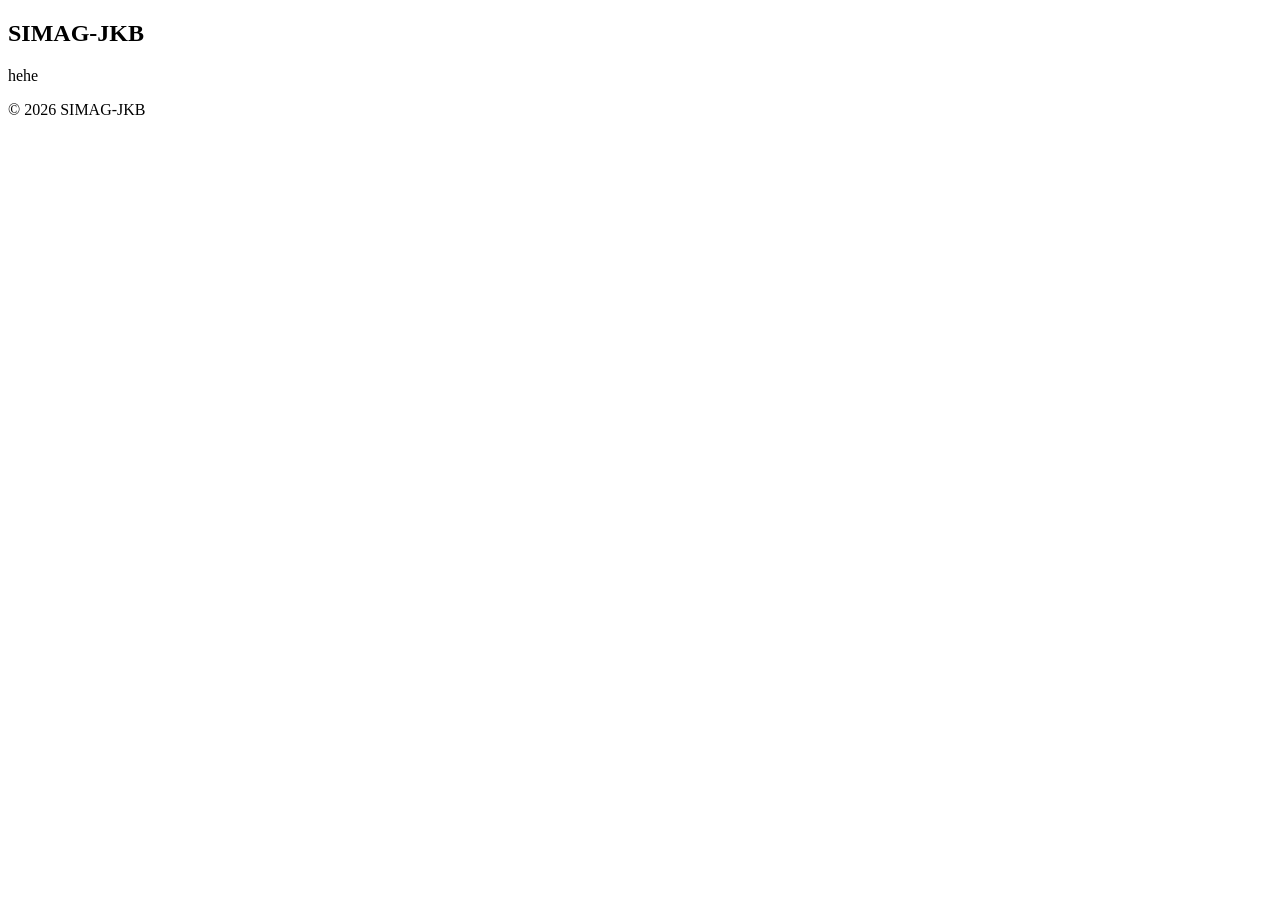
==== commit e02ca064: "Merge pull request #8 from aditkurniadi/rizqi-katalog Merge Pekerjaan Rizqi" ====
--- a/detail.html
+++ b/detail.html
@@ -3,192 +3,33 @@
 <head>
     <meta charset="UTF-8">
     <meta name="viewport" content="width=device-width, initial-scale=1.0">
-    <title>Detail Lowongan - SIMAG JKB</title>
+    <title>SIMAG JKB</title>
     <!-- Link CSS Global -->
-    <link rel="stylesheet" href="style.css">
-    <!-- Link CSS Khusus Halaman Detail -->
-    <link rel="stylesheet" href="style-detail.css">
+    <link rel="stylesheet" href="global.css">
+    <!-- Link CSS Khusus Halaman (Nanti diubah oleh masing-masing) -->
+    <link rel="stylesheet" href="style-halaman-ini.css">
 </head>
 <body>
-
-<!-- HEADER PERSIS SESUAI INDEX.HTML & KATALOG.HTML -->
+<!-- TEMPAT HEADER (Tunggu Adit Selesai Nanti) -->
 <header id="header-utama">
     <div class="container">
-        <h2 class="logo">SIMAG-JKB</h2>
-        <nav class="navbar">
-            <ul>
-                <li><a href="index.html">Beranda</a></li>
-                <li><a href="katalog.html" class="active">Katalog Magang</a></li>
-                <li><a href="ulasan.html">Form Ulasan</a></li>
-                <li><a href="login.html">Login</a></li>
-            </ul>
-        </nav>
+        <h2 class="logo" style="color: var(--biru-trpl);">SIMAG-JKB</h2>
     </div>
 </header>
 
-<!-- KONTEN UTAMA HALAMAN DETAIL -->
-<main id="detail-section">
+<!-- KONTEN UTAMA HALAMAN MASING-MASING -->
+<main>
     <div class="container">
-        <section class="detail-page" aria-labelledby="job-title">
-            <!-- Hero Header Lowongan -->
-            <div class="job-hero">
-                <div class="job-hero__content">
-                    <p class="eyebrow">Lowongan Magang · Teknologi Informasi</p>
-                    <h1 id="job-title">Frontend Developer Intern</h1>
-                    <div class="job-meta">
-                        <span class="company-name">PT. Nusantara Digital Indonesia</span>
-                        <span class="location">Jakarta Selatan</span>
-                    </div>
-                    <div class="job-tags">
-                        <span class="tag tag--accent">WFH / Onsite</span>
-                        <span class="tag">Full-time</span>
-                        <span class="tag">3–6 bulan</span>
-                    </div>
-                </div>
-
-                <div class="job-actions">
-                    <a class="btn-utama" href="#apply">Lamar Sekarang</a>
-                    <button class="btn-sekunder" type="button">Simpan</button>
-                </div>
-            </div>
-
-            <!-- Informasi Detail Pekerjaan -->
-            <div class="job-information">
-                <article class="information-card">
-                    <h2>Deskripsi Pekerjaan</h2>
-                    <p>
-                        Membantu tim engineering mengembangkan antarmuka website yang
-                        responsif, modern, dan mudah digunakan. Kamu akan terlibat dalam
-                        implementasi UI, perbaikan bug, serta kolaborasi dengan designer
-                        dan backend developer.
-                    </p>
-                </article>
-
-                <article class="information-card">
-                    <h2>Persyaratan / Kualifikasi</h2>
-                    <ul>
-                        <li>Mahasiswa aktif atau lulusan baru dari jurusan terkait IT.</li>
-                        <li>Memahami HTML, CSS, JavaScript, dan dasar React atau Vue.</li>
-                        <li>Memiliki portofolio proyek frontend yang relevan.</li>
-                        <li>Mampu bekerja dalam tim dan terbuka terhadap feedback.</li>
-                        <li>Siap mengikuti program magang selama 3–6 bulan.</li>
-                    </ul>
-                </article>
-
-                <article class="information-card">
-                    <h2>Benefit & Fasilitas</h2>
-                    <ul>
-                        <li>Uang saku bulanan yang kompetitif.</li>
-                        <li>Mentoring langsung dari developer senior.</li>
-                        <li>Pengaturan kerja hybrid yang fleksibel.</li>
-                        <li>Pelatihan teknologi dan sertifikat pengalaman.</li>
-                        <li>Kesempatan rekrutmen penuh waktu.</li>
-                    </ul>
-                </article>
-            </div>
-
-            <!-- Bagian Ulasan Alumni -->
-            <section class="reviews" aria-labelledby="reviews-title">
-                <div class="reviews__header">
-                    <div>
-                        <p class="eyebrow">Transparansi Alumni</p>
-                        <h2 id="reviews-title">Ulasan Alumni</h2>
-                    </div>
-                    <a class="btn-sekunder btn-sm" href="ulasan.html">Tulis Ulasan</a>
-                </div>
-
-                <div class="rating-summary">
-                    <div class="rating-score">
-                        <strong>4.8</strong>
-                        <span>/ 5.0</span>
-                    </div>
-                    <div>
-                        <div class="stars" aria-label="Rating 4,8 dari 5">★★★★★</div>
-                        <p>Berdasarkan 124 ulasan alumni</p>
-                    </div>
-                </div>
-
-                <div class="review-list">
-                    <article class="review-card">
-                        <div class="review-card__header">
-                            <div>
-                                <h3>Rina Amelia</h3>
-                                <p class="batch">Angkatan 2022</p>
-                            </div>
-                            <time datetime="2026-09-12">12 Sep 2026</time>
-                        </div>
-                        <div class="review-stars" aria-label="Rating 5 dari 5">★★★★★</div>
-                        <p>
-                            Proses magang sangat terstruktur dan mentor sangat membantu.
-                            Saya belajar banyak tentang workflow frontend dan kolaborasi tim.
-                        </p>
-                    </article>
-
-                    <article class="review-card">
-                        <div class="review-card__header">
-                            <div>
-                                <h3>Fajar Hidayat</h3>
-                                <p class="batch">Angkatan 2021</p>
-                            </div>
-                            <time datetime="2026-09-05">05 Sep 2026</time>
-                        </div>
-                        <div class="review-stars" aria-label="Rating 5 dari 5">★★★★★</div>
-                        <p>
-                            Lingkungan kerja nyaman dan project-nya menantang. Timnya
-                            komunikatif serta memberi ruang untuk terus berkembang.
-                        </p>
-                    </article>
-
-                    <article class="review-card">
-                        <div class="review-card__header">
-                            <div>
-                                <h3>Salsa Putri</h3>
-                                <p class="batch">Angkatan 2023</p>
-                            </div>
-                            <time datetime="2026-08-27">27 Agu 2026</time>
-                        </div>
-                        <div class="review-stars" aria-label="Rating 4 dari 5">★★★★☆</div>
-                        <p>
-                            Fasilitas cukup baik dan proses pembelajaran terasa nyata.
-                            Saya mendapat banyak insight tentang frontend di industri.
-                        </p>
-                    </article>
-                </div>
-            </section>
-        </section>
+        <!-- Teman-teman, mulai ngoding konten kalian di sini! -->
+         hehe
     </div>
 </main>
 
-<!-- FOOTER PERSIS SESUAI INDEX.HTML -->
+<!-- TEMPAT FOOTER (Tunggu Adit Selesai Nanti) -->
 <footer id="footer-utama">
-    <div class="container footer-wrapper">
-        <div class="footer-brand">
-            <h3>SIMAG-JKB</h3>
-            <p>Platform direktori magang terpusat untuk mahasiswa Jurusan Komputer dan Bisnis Politeknik Negeri Cilacap. Transparan, cepat, dan sesuai kompetensi.</p>
-        </div>
-
-        <div class="footer-links">
-            <h4>Tautan Cepat</h4>
-            <ul>
-                <li><a href="index.html">Beranda</a></li>
-                <li><a href="katalog.html">Katalog Magang</a></li>
-                <li><a href="login.html">Login</a></li>
-            </ul>
-        </div>
-
-        <div class="footer-contact">
-            <h4>Hubungi Kami</h4>
-            <p>📍 Jl. Dr. Soetomo No.1, Sidakaya, Cilacap</p>
-            <p>✉️ admin.simag@pnc.ac.id</p>
-        </div>
-    </div>
-
-    <div class="footer-bottom">
-        <div class="container text-center">
-            <p>&copy; 2026 Kelompok 2 TRPL 2B - Politeknik Negeri Cilacap.</p>
-        </div>
+    <div class="container">
+        <p>&copy; 2026 SIMAG-JKB</p>
     </div>
 </footer>
-
 </body>
 </html>
